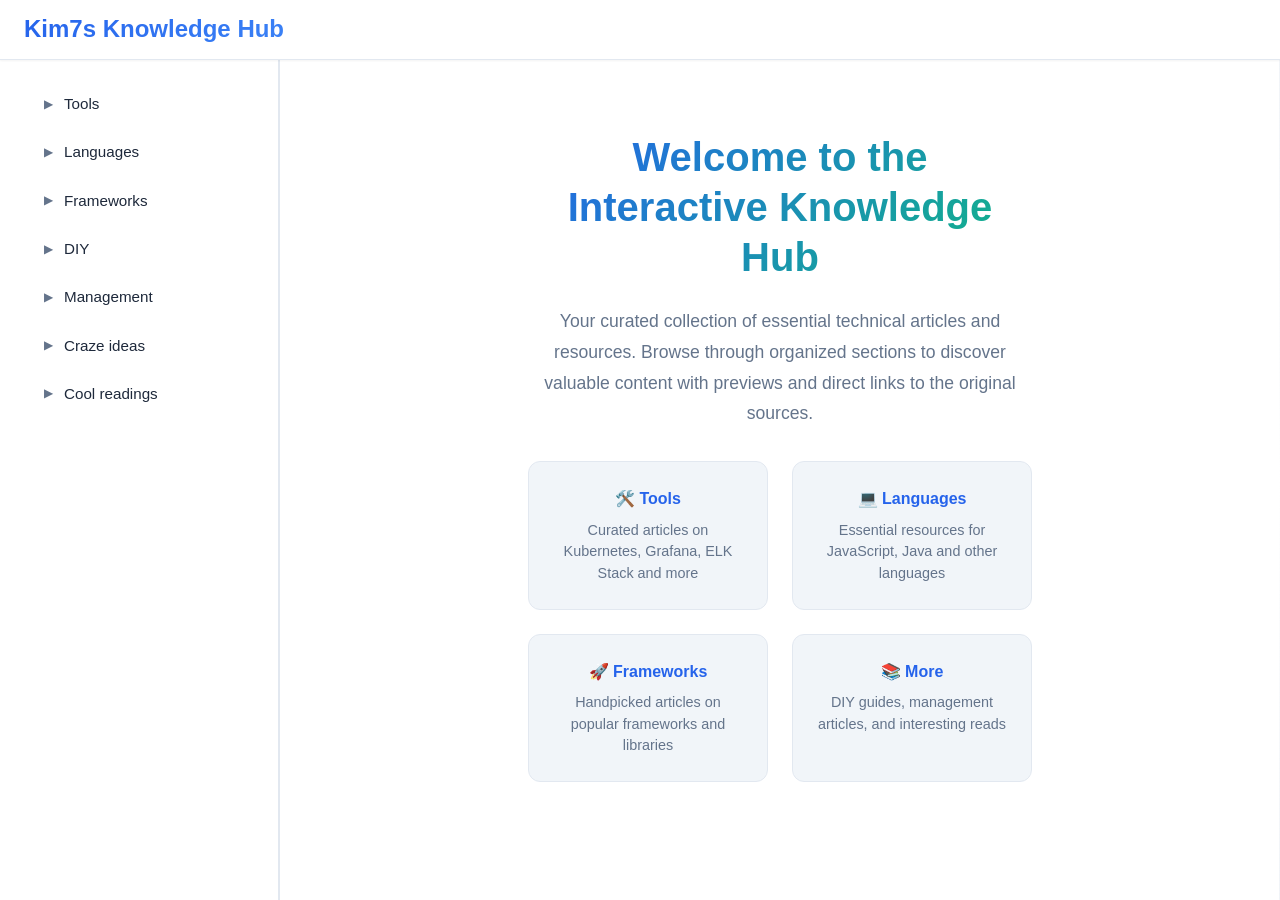
==== overlays/kimawesome/site/articles/site/index.html @ 3916e6cb "Deploy site" ====
<!DOCTYPE html>
<html lang="en">

<head>
    <meta charset="UTF-8">
    <meta name="viewport" content="width=device-width, initial-scale=1.0">
    <title>Kim7s Knowledge Hub</title>
    <link rel="stylesheet" href="styles.css">
</head>

<body>
    <!-- Mobile Overlay -->
    <div class="mobile-overlay" id="mobile-overlay"></div>

    <div class="app-container">
        <!-- Header -->
        <header class="header">
            <button class="mobile-menu-button" id="mobile-menu-button" aria-label="Toggle navigation menu">
                ☰
            </button>
            <h1>Kim7s Knowledge Hub</h1>
        </header>

        <!-- Sidebar Navigation -->
        <aside class="sidebar" id="sidebar">
            <nav class="navigation" role="navigation" aria-label="Knowledge Hub Navigation">
                <ul class="nav-tree">
                    <li class="nav-section">
                        <div class="nav-section-header" tabindex="0" role="button" aria-expanded="false"
                            aria-controls="tools-subsections">
                            <span class="nav-expand-icon">▶</span>
                            <span class="nav-section-title">Tools</span>
                        </div>
                        <ul class="nav-subsections" id="tools-subsections">
                            <li class="nav-subsection">
                                <a href="#" class="nav-subsection-link" data-section="tools"
                                    data-subsection="k8s">k8s</a>
                            </li>
                            <li class="nav-subsection">
                                <a href="#" class="nav-subsection-link" data-section="tools"
                                    data-subsection="grafana">grafana</a>
                            </li>
                            <li class="nav-subsection">
                                <a href="#" class="nav-subsection-link" data-section="tools"
                                    data-subsection="elk">elk</a>
                            </li>
                        </ul>
                    </li>

                    <li class="nav-section">
                        <div class="nav-section-header" tabindex="0" role="button" aria-expanded="false"
                            aria-controls="languages-subsections">
                            <span class="nav-expand-icon">▶</span>
                            <span class="nav-section-title">Languages</span>
                        </div>
                        <ul class="nav-subsections" id="languages-subsections">
                            <li class="nav-subsection">
                                <a href="#" class="nav-subsection-link" data-section="languages"
                                    data-subsection="js">JS</a>
                            </li>
                            <li class="nav-subsection">
                                <a href="#" class="nav-subsection-link" data-section="languages"
                                    data-subsection="java">java</a>
                            </li>
                        </ul>
                    </li>

                    <li class="nav-section">
                        <div class="nav-section-header" tabindex="0" role="button" aria-expanded="false"
                            aria-controls="frameworks-subsections">
                            <span class="nav-expand-icon">▶</span>
                            <span class="nav-section-title">Frameworks</span>
                        </div>
                        <ul class="nav-subsections" id="frameworks-subsections">
                            <!-- Subsections to be defined in later tasks -->
                        </ul>
                    </li>

                    <li class="nav-section">
                        <div class="nav-section-header" tabindex="0" role="button" aria-expanded="false"
                            aria-controls="diy-subsections">
                            <span class="nav-expand-icon">▶</span>
                            <span class="nav-section-title">DIY</span>
                        </div>
                        <ul class="nav-subsections" id="diy-subsections">
                            <!-- Subsections to be defined in later tasks -->
                        </ul>
                    </li>

                    <li class="nav-section">
                        <div class="nav-section-header" tabindex="0" role="button" aria-expanded="false"
                            aria-controls="management-subsections">
                            <span class="nav-expand-icon">▶</span>
                            <span class="nav-section-title">Management</span>
                        </div>
                        <ul class="nav-subsections" id="management-subsections">
                            <!-- Subsections to be defined in later tasks -->
                        </ul>
                    </li>

                    <li class="nav-section">
                        <div class="nav-section-header" tabindex="0" role="button" aria-expanded="false"
                            aria-controls="craze-ideas-subsections">
                            <span class="nav-expand-icon">▶</span>
                            <span class="nav-section-title">Craze ideas</span>
                        </div>
                        <ul class="nav-subsections" id="craze-ideas-subsections">
                            <!-- Subsections to be defined in later tasks -->
                        </ul>
                    </li>

                    <li class="nav-section">
                        <div class="nav-section-header" tabindex="0" role="button" aria-expanded="false"
                            aria-controls="cool-readings-subsections">
                            <span class="nav-expand-icon">▶</span>
                            <span class="nav-section-title">Cool readings</span>
                        </div>
                        <ul class="nav-subsections" id="cool-readings-subsections">
                            <!-- Subsections to be defined in later tasks -->
                        </ul>
                    </li>
                </ul>
            </nav>
        </aside>

        <!-- Main Content Area -->
        <main class="main-content" id="main-content">
            <!-- Dynamic content will be loaded here -->
            <div class="content-container" id="content-container">
                <div class="welcome-content">
                    <h2>Welcome to the Interactive Knowledge Hub</h2>
                    <p>Your curated collection of essential technical articles and resources. Browse through organized sections to discover valuable content with previews and direct links to the original sources.</p>
                    
                    <div class="welcome-features">
                        <div class="welcome-feature">
                            <h4>🛠️ Tools</h4>
                            <p>Curated articles on Kubernetes, Grafana, ELK Stack and more</p>
                        </div>
                        <div class="welcome-feature">
                            <h4>💻 Languages</h4>
                            <p>Essential resources for JavaScript, Java and other languages</p>
                        </div>
                        <div class="welcome-feature">
                            <h4>🚀 Frameworks</h4>
                            <p>Handpicked articles on popular frameworks and libraries</p>
                        </div>
                        <div class="welcome-feature">
                            <h4>📚 More</h4>
                            <p>DIY guides, management articles, and interesting reads</p>
                        </div>
                    </div>
                </div>
            </div>
        </main>
    </div>

    <script src="script.js"></script>
</body>

</html>
---- overlays/kimawesome/site/articles/site/styles.css ----
/* CSS Custom Properties for theming and consistent spacing */
:root {
    /* Enhanced Color Scheme with more depth */
    --primary-color: #2563eb;
    --primary-hover: #1d4ed8;
    --primary-light: #3b82f6;
    --secondary-color: #64748b;
    --secondary-hover: #475569;
    --background-light: #ffffff;
    --background-dark: #1e293b;
    --text-light: #1e293b;
    --text-dark: #f8fafc;
    --accent-color: #10b981;
    --accent-hover: #059669;
    --border-color: #e2e8f0;
    --border-hover: #cbd5e1;
    --hover-bg: #f1f5f9;
    --hover-bg-strong: #e2e8f0;
    --focus-ring: #3b82f6;
    --shadow-sm: 0 1px 2px 0 rgba(0, 0, 0, 0.05);
    --shadow-md: 0 4px 6px -1px rgba(0, 0, 0, 0.1), 0 2px 4px -1px rgba(0, 0, 0, 0.06);
    --shadow-lg: 0 10px 15px -3px rgba(0, 0, 0, 0.1), 0 4px 6px -2px rgba(0, 0, 0, 0.05);

    /* Spacing System (8px base unit) */
    --spacing-xs: 8px;
    --spacing-sm: 16px;
    --spacing-md: 24px;
    --spacing-lg: 32px;
    --spacing-xl: 40px;
    --spacing-2xl: 48px;

    /* Enhanced Typography with better hierarchy */
    --font-family: -apple-system, BlinkMacSystemFont, 'Segoe UI', 'Roboto', 'Oxygen', 'Ubuntu', 'Cantarell', sans-serif;
    --font-family-mono: 'SF Mono', 'Monaco', 'Inconsolata', 'Roboto Mono', 'Source Code Pro', monospace;
    --font-weight-normal: 400;
    --font-weight-medium: 500;
    --font-weight-semibold: 600;
    --font-weight-bold: 700;
    --line-height-tight: 1.25;
    --line-height-normal: 1.5;
    --line-height-relaxed: 1.75;

    /* Layout */
    --sidebar-width: 280px;
    --header-height: 60px;
    --border-radius: 6px;
    --border-radius-lg: 12px;

    /* Enhanced Animation System */
    --transition-fast: 150ms cubic-bezier(0.4, 0, 0.2, 1);
    --transition-normal: 250ms cubic-bezier(0.4, 0, 0.2, 1);
    --transition-slow: 350ms cubic-bezier(0.4, 0, 0.2, 1);
    --transition-bounce: 400ms cubic-bezier(0.68, -0.55, 0.265, 1.55);
    --ease-in-out: cubic-bezier(0.4, 0, 0.2, 1);
    --ease-out: cubic-bezier(0, 0, 0.2, 1);
    --ease-in: cubic-bezier(0.4, 0, 1, 1);
}

/* Reset and base styles */
* {
    margin: 0;
    padding: 0;
    box-sizing: border-box;
}

body {
    font-family: var(--font-family);
    background-color: var(--background-light);
    color: var(--text-light);
    line-height: 1.6;
    overflow-x: hidden;
}

/* Main layout container */
.app-container {
    display: grid;
    grid-template-areas:
        "header header"
        "sidebar main";
    grid-template-columns: var(--sidebar-width) 1fr;
    grid-template-rows: var(--header-height) 1fr;
    min-height: 100vh;
}

/* Enhanced Header with subtle animations */
.header {
    grid-area: header;
    background-color: var(--background-light);
    border-bottom: 1px solid var(--border-color);
    display: flex;
    align-items: center;
    padding: 0 var(--spacing-md);
    position: sticky;
    top: 0;
    z-index: 100;
    backdrop-filter: blur(8px);
    box-shadow: var(--shadow-sm);
    transition: box-shadow var(--transition-normal), border-color var(--transition-normal);
}

.header:hover {
    box-shadow: var(--shadow-md);
    border-bottom-color: var(--border-hover);
}

.header h1 {
    font-size: 1.5rem;
    font-weight: var(--font-weight-semibold);
    color: var(--primary-color);
    transition: color var(--transition-fast);
    background: linear-gradient(135deg, var(--primary-color) 0%, var(--primary-light) 100%);
    -webkit-background-clip: text;
    -webkit-text-fill-color: transparent;
    background-clip: text;
}

/* Enhanced Sidebar with subtle depth */
.sidebar {
    grid-area: sidebar;
    background-color: var(--background-light);
    border-right: 1px solid var(--border-color);
    padding: var(--spacing-md);
    overflow-y: auto;
    height: calc(100vh - var(--header-height));
    position: sticky;
    top: var(--header-height);
    box-shadow: inset -1px 0 0 var(--border-color);
    transition: border-color var(--transition-normal);
}

.sidebar:hover {
    border-right-color: var(--border-hover);
}

/* Navigation Tree Styles */
.nav-tree {
    list-style: none;
    margin: 0;
    padding: 0;
}

.nav-section {
    margin-bottom: var(--spacing-xs);
}

.nav-section-header {
    display: flex;
    align-items: center;
    padding: var(--spacing-xs) var(--spacing-sm);
    cursor: pointer;
    border-radius: var(--border-radius);
    transition: all var(--transition-normal);
    user-select: none;
    font-weight: var(--font-weight-medium);
    color: var(--text-light);
    position: relative;
    overflow: hidden;
}

.nav-section-header::before {
    content: '';
    position: absolute;
    top: 0;
    left: -100%;
    width: 100%;
    height: 100%;
    background: linear-gradient(90deg, transparent, rgba(255, 255, 255, 0.2), transparent);
    transition: left var(--transition-slow);
}

.nav-section-header:hover {
    background-color: var(--hover-bg);
    transform: translateX(2px);
    box-shadow: var(--shadow-sm);
}

.nav-section-header:hover::before {
    left: 100%;
}

.nav-section-header:focus {
    background-color: var(--hover-bg);
    outline: 2px solid var(--focus-ring);
    outline-offset: 2px;
}

.nav-section-header.active {
    background: linear-gradient(135deg, var(--primary-color) 0%, var(--primary-hover) 100%);
    color: white;
    box-shadow: var(--shadow-md);
    transform: translateX(4px);
}

.nav-section-header:active {
    transform: translateX(1px) scale(0.98);
}

.nav-expand-icon {
    width: 16px;
    height: 16px;
    margin-right: var(--spacing-xs);
    display: flex;
    align-items: center;
    justify-content: center;
    font-size: 12px;
    transition: all var(--transition-bounce);
    color: var(--secondary-color);
    border-radius: 50%;
    background-color: transparent;
}

.nav-expand-icon.expanded {
    transform: rotate(90deg) scale(1.1);
    color: var(--primary-color);
    background-color: rgba(37, 99, 235, 0.1);
}

.nav-section-header:hover .nav-expand-icon {
    color: var(--primary-color);
    transform: scale(1.1);
}

.nav-section-header:hover .nav-expand-icon.expanded {
    transform: rotate(90deg) scale(1.2);
}

.nav-section-title {
    flex: 1;
    font-size: 0.95rem;
}

.nav-subsections {
    list-style: none;
    margin: 0;
    padding: 0;
    margin-left: var(--spacing-md);
    border-left: 2px solid var(--border-color);
    max-height: 0;
    overflow: hidden;
    transition: all var(--transition-slow) var(--ease-out);
    opacity: 0;
    transform: translateY(-8px);
}

.nav-subsections.expanded {
    max-height: 500px;
    opacity: 1;
    transform: translateY(0);
    border-left-color: var(--primary-color);
    transition: all var(--transition-slow) var(--ease-out);
}

.nav-subsection {
    margin: 0;
}

.nav-subsection-link {
    display: block;
    padding: var(--spacing-xs) var(--spacing-sm);
    margin-left: var(--spacing-sm);
    color: var(--secondary-color);
    text-decoration: none;
    border-radius: var(--border-radius);
    transition: all var(--transition-normal);
    font-size: 0.9rem;
    position: relative;
    overflow: hidden;
}

.nav-subsection-link::before {
    content: '';
    position: absolute;
    top: 0;
    left: -100%;
    width: 100%;
    height: 100%;
    background: linear-gradient(90deg, transparent, rgba(16, 185, 129, 0.1), transparent);
    transition: left var(--transition-slow);
}

.nav-subsection-link:hover {
    background-color: var(--hover-bg);
    color: var(--text-light);
    transform: translateX(4px);
    box-shadow: var(--shadow-sm);
}

.nav-subsection-link:hover::before {
    left: 100%;
}

.nav-subsection-link:focus {
    background-color: var(--hover-bg);
    color: var(--text-light);
    outline: 2px solid var(--focus-ring);
    outline-offset: 2px;
}

.nav-subsection-link.active {
    background: linear-gradient(135deg, var(--accent-color) 0%, var(--accent-hover) 100%);
    color: white;
    font-weight: var(--font-weight-medium);
    transform: translateX(6px);
    box-shadow: var(--shadow-md);
}

.nav-subsection-link.active::after {
    content: '';
    position: absolute;
    left: -var(--spacing-sm);
    top: 50%;
    transform: translateY(-50%);
    width: 4px;
    height: 24px;
    background: linear-gradient(180deg, var(--accent-color) 0%, var(--accent-hover) 100%);
    border-radius: 2px;
    box-shadow: var(--shadow-sm);
}

.nav-subsection-link:active {
    transform: translateX(2px) scale(0.98);
}

/* Enhanced Main content area */
.main-content {
    grid-area: main;
    padding: var(--spacing-md);
    overflow-y: auto;
    height: calc(100vh - var(--header-height));
    background-color: var(--background-light);
    position: relative;
}

.main-content::before {
    content: '';
    position: fixed;
    top: var(--header-height);
    right: 0;
    width: 1px;
    height: calc(100vh - var(--header-height));
    background: linear-gradient(180deg, var(--border-color) 0%, transparent 50%, var(--border-color) 100%);
    opacity: 0.5;
    pointer-events: none;
}

/* Subtle scroll indicator */
.main-content::-webkit-scrollbar {
    width: 6px;
}

.main-content::-webkit-scrollbar-track {
    background: var(--hover-bg);
    border-radius: 3px;
}

.main-content::-webkit-scrollbar-thumb {
    background: linear-gradient(180deg, var(--primary-color), var(--accent-color));
    border-radius: 3px;
    transition: background var(--transition-normal);
}

.main-content::-webkit-scrollbar-thumb:hover {
    background: linear-gradient(180deg, var(--primary-hover), var(--accent-hover));
}

/* Enhanced Mobile Menu Button */
.mobile-menu-button {
    display: none;
    background: none;
    border: none;
    font-size: 1.5rem;
    color: var(--primary-color);
    cursor: pointer;
    padding: var(--spacing-xs);
    border-radius: var(--border-radius);
    transition: all var(--transition-normal);
    margin-right: var(--spacing-sm);
    position: relative;
    overflow: hidden;
}

.mobile-menu-button::before {
    content: '';
    position: absolute;
    top: 50%;
    left: 50%;
    width: 0;
    height: 0;
    background-color: var(--primary-color);
    border-radius: 50%;
    transition: all var(--transition-normal);
    transform: translate(-50%, -50%);
    opacity: 0.1;
}

.mobile-menu-button:hover {
    background-color: var(--hover-bg);
    transform: scale(1.05);
    box-shadow: var(--shadow-sm);
}

.mobile-menu-button:hover::before {
    width: 100%;
    height: 100%;
}

.mobile-menu-button:focus {
    outline: 2px solid var(--focus-ring);
    outline-offset: 2px;
}

.mobile-menu-button:active {
    transform: scale(0.95);
}

/* Mobile Overlay */
.mobile-overlay {
    display: none;
    position: fixed;
    top: 0;
    left: 0;
    width: 100%;
    height: 100%;
    background-color: rgba(0, 0, 0, 0.5);
    z-index: 150;
    opacity: 0;
    transition: opacity var(--transition-normal);
}

.mobile-overlay.active {
    opacity: 1;
}/
* Enhanced Responsive Design */

/* Large Desktop (1440px+) */
@media (min-width: 1440px) {
    :root {
        --sidebar-width: 320px;
        --spacing-2xl: 64px;
    }

    .main-content {
        padding: var(--spacing-lg);
        max-width: 1200px;
        margin: 0 auto;
    }

    .welcome-features {
        grid-template-columns: repeat(4, 1fr);
    }

    .content-section {
        max-width: 900px;
    }
}

/* Desktop (1024px - 1439px) */
@media (min-width: 1024px) and (max-width: 1439px) {
    .main-content {
        padding: var(--spacing-md);
    }

    .welcome-features {
        grid-template-columns: repeat(2, 1fr);
    }
}

/* Tablet Landscape (768px - 1023px) */
@media (min-width: 768px) and (max-width: 1023px) {
    :root {
        --sidebar-width: 260px;
    }

    .header h1 {
        font-size: 1.4rem;
    }

    .main-content {
        padding: var(--spacing-md);
    }

    .welcome-features {
        grid-template-columns: repeat(2, 1fr);
        gap: var(--spacing-sm);
    }

    .nav-section-header {
        padding: var(--spacing-sm);
    }

    .nav-subsection-link {
        padding: var(--spacing-sm);
        font-size: 0.95rem;
    }
}

/* Tablet Portrait and Mobile Landscape (481px - 767px) */
@media (max-width: 767px) {
    .mobile-menu-button {
        display: block;
    }

    .mobile-overlay {
        display: block;
    }

    .app-container {
        grid-template-areas:
            "header"
            "main";
        grid-template-columns: 1fr;
        grid-template-rows: var(--header-height) 1fr;
    }

    .sidebar {
        position: fixed;
        top: var(--header-height);
        left: -100%;
        width: min(var(--sidebar-width), 80vw);
        height: calc(100vh - var(--header-height));
        z-index: 200;
        transition: left var(--transition-normal);
        box-shadow: 2px 0 20px rgba(0, 0, 0, 0.15);
        background-color: var(--background-light);
    }

    .sidebar.open {
        left: 0;
    }

    .main-content {
        padding: var(--spacing-sm);
    }

    /* Touch-friendly navigation */
    .nav-section-header {
        padding: var(--spacing-md) var(--spacing-sm);
        min-height: 48px;
        display: flex;
        align-items: center;
        font-size: 1rem;
    }

    .nav-subsection-link {
        padding: var(--spacing-md) var(--spacing-sm);
        min-height: 44px;
        display: flex;
        align-items: center;
        font-size: 0.95rem;
        margin-left: var(--spacing-md);
    }

    .nav-expand-icon {
        width: 20px;
        height: 20px;
        font-size: 14px;
    }

    .welcome-features {
        grid-template-columns: 1fr;
        gap: var(--spacing-sm);
    }

    .welcome-feature {
        padding: var(--spacing-sm);
    }

    .content-section h2 {
        font-size: 1.75rem;
    }

    .content-section h3 {
        font-size: 1.25rem;
    }
}

/* Mobile Portrait (320px - 480px) */
@media (max-width: 480px) {
    :root {
        --spacing-xs: 6px;
        --spacing-sm: 12px;
        --spacing-md: 18px;
        --spacing-lg: 24px;
    }

    .header {
        padding: 0 var(--spacing-sm);
        min-height: var(--header-height);
    }

    .header h1 {
        font-size: 1.1rem;
        font-weight: 600;
    }

    .sidebar {
        width: min(280px, 85vw);
        padding: var(--spacing-sm);
    }

    .main-content {
        padding: var(--spacing-sm);
    }

    /* Extra touch-friendly for small screens */
    .nav-section-header {
        padding: var(--spacing-md);
        min-height: 52px;
        font-size: 1rem;
    }

    .nav-subsection-link {
        padding: var(--spacing-md);
        min-height: 48px;
        font-size: 0.9rem;
    }

    .nav-expand-icon {
        width: 24px;
        height: 24px;
        font-size: 16px;
        margin-right: var(--spacing-sm);
    }

    .welcome-content h2 {
        font-size: 1.75rem;
        margin-bottom: var(--spacing-sm);
    }

    .welcome-content p {
        font-size: 1rem;
        margin-bottom: var(--spacing-md);
    }

    .content-section h2 {
        font-size: 1.5rem;
        margin-bottom: var(--spacing-sm);
    }

    .content-section h3 {
        font-size: 1.1rem;
        margin: var(--spacing-md) 0 var(--spacing-xs) 0;
    }

    .article-link {
        padding: var(--spacing-sm);
        margin: var(--spacing-sm) 0;
    }

    .article-link h4 {
        font-size: 0.95rem;
        margin-bottom: var(--spacing-xs);
    }

    .article-link p {
        font-size: 0.85rem;
        line-height: 1.5;
    }
}

/* High DPI / Retina Display Optimizations */
@media (-webkit-min-device-pixel-ratio: 2), (min-resolution: 192dpi) {
    .nav-expand-icon {
        font-weight: 500;
    }
    
    .nav-section-header,
    .nav-subsection-link {
        -webkit-font-smoothing: antialiased;
        -moz-osx-font-smoothing: grayscale;
    }
}

/* Reduced Motion Preferences */
@media (prefers-reduced-motion: reduce) {
    * {
        animation-duration: 0.01ms !important;
        animation-iteration-count: 1 !important;
        transition-duration: 0.01ms !important;
    }
    
    .sidebar {
        transition: none;
    }
    
    .mobile-overlay {
        transition: none;
    }
    
    .content-container {
        transition: none;
    }
}

/* Dark Mode Support (if system preference) */
@media (prefers-color-scheme: dark) {
    :root {
        --background-light: #1e293b;
        --background-dark: #0f172a;
        --text-light: #f8fafc;
        --text-dark: #1e293b;
        --border-color: #334155;
        --hover-bg: #334155;
        --secondary-color: #94a3b8;
    }

    .mobile-overlay {
        background-color: rgba(0, 0, 0, 0.7);
    }

    .sidebar {
        box-shadow: 2px 0 20px rgba(0, 0, 0, 0.3);
    }
}

/* Utility classes for consistent spacing */
.mb-xs {
    margin-bottom: var(--spacing-xs);
}

.mb-sm {
    margin-bottom: var(--spacing-sm);
}

.mb-md {
    margin-bottom: var(--spacing-md);
}

.mb-lg {
    margin-bottom: var(--spacing-lg);
}

.mt-xs {
    margin-top: var(--spacing-xs);
}

.mt-sm {
    margin-top: var(--spacing-sm);
}

.mt-md {
    margin-top: var(--spacing-md);
}

.mt-lg {
    margin-top: var(--spacing-lg);
}

.p-xs {
    padding: var(--spacing-xs);
}

.p-sm {
    padding: var(--spacing-sm);
}

.p-md {
    padding: var(--spacing-md);
}

.p-lg {
    padding: var(--spacing-lg);
}

/* Enhanced Content area styles */
.article-link {
    background-color: var(--hover-bg);
    border: 1px solid var(--border-color);
    border-radius: var(--border-radius-lg);
    padding: var(--spacing-md);
    margin: var(--spacing-md) 0;
    transition: all var(--transition-normal);
    position: relative;
    overflow: hidden;
}

.article-link::before {
    content: '';
    position: absolute;
    top: 0;
    left: 0;
    right: 0;
    height: 3px;
    background: linear-gradient(90deg, var(--primary-color), var(--accent-color));
    transform: scaleX(0);
    transform-origin: left;
    transition: transform var(--transition-normal);
}

.article-link:hover {
    transform: translateY(-2px);
    box-shadow: var(--shadow-lg);
    border-color: var(--border-hover);
}

.article-link:hover::before {
    transform: scaleX(1);
}

.article-link h4 {
    margin-bottom: var(--spacing-sm);
    font-weight: var(--font-weight-semibold);
}

.article-link h4 a {
    color: var(--primary-color);
    text-decoration: none;
    font-weight: var(--font-weight-semibold);
    transition: all var(--transition-fast);
    background: linear-gradient(135deg, var(--primary-color) 0%, var(--accent-color) 100%);
    -webkit-background-clip: text;
    -webkit-text-fill-color: transparent;
    background-clip: text;
}

.article-link h4 a:hover {
    background: linear-gradient(135deg, var(--accent-color) 0%, var(--primary-light) 100%);
    -webkit-background-clip: text;
    -webkit-text-fill-color: transparent;
    background-clip: text;
}

.article-link p {
    color: var(--secondary-color);
    line-height: var(--line-height-relaxed);
    margin: 0;
    font-weight: var(--font-weight-normal);
}

/* Enhanced Focus styles for accessibility */
*:focus {
    outline: 2px solid var(--focus-ring);
    outline-offset: 2px;
    transition: outline-color var(--transition-fast);
}

*:focus:not(:focus-visible) {
    outline: none;
}

*:focus-visible {
    outline: 2px solid var(--focus-ring);
    outline-offset: 2px;
    box-shadow: 0 0 0 4px rgba(59, 130, 246, 0.1);
}

/* Smooth scrolling */
html {
    scroll-behavior: smooth;
}

/* Enhanced Dynamic Content Display Styles */
.content-container {
    opacity: 1;
    transform: translateY(0);
    transition: all var(--transition-slow) var(--ease-out);
}

.content-container.fade-out {
    opacity: 0;
    transform: translateY(-20px) scale(0.98);
}

.content-container.fade-in {
    opacity: 1;
    transform: translateY(0) scale(1);
    animation: slideInUp var(--transition-slow) var(--ease-out);
}

@keyframes slideInUp {
    from {
        opacity: 0;
        transform: translateY(30px) scale(0.95);
    }
    to {
        opacity: 1;
        transform: translateY(0) scale(1);
    }
}

.content-section {
    max-width: 800px;
    margin: 0 auto;
}

.content-section h2 {
    background: linear-gradient(135deg, var(--primary-color) 0%, var(--primary-light) 100%);
    -webkit-background-clip: text;
    -webkit-text-fill-color: transparent;
    background-clip: text;
    font-size: 2rem;
    font-weight: var(--font-weight-bold);
    margin-bottom: var(--spacing-md);
    border-bottom: 3px solid transparent;
    border-image: linear-gradient(90deg, var(--primary-color), var(--accent-color)) 1;
    padding-bottom: var(--spacing-sm);
    position: relative;
    line-height: var(--line-height-tight);
}

.content-section h2::after {
    content: '';
    position: absolute;
    bottom: -3px;
    left: 0;
    width: 60px;
    height: 3px;
    background: linear-gradient(90deg, var(--primary-color), var(--accent-color));
    border-radius: 2px;
    animation: expandWidth 0.8s var(--ease-out) 0.2s both;
}

@keyframes expandWidth {
    from { width: 0; }
    to { width: 60px; }
}

.content-section h3 {
    color: var(--text-light);
    font-size: 1.5rem;
    font-weight: var(--font-weight-semibold);
    margin: var(--spacing-lg) 0 var(--spacing-sm) 0;
    line-height: var(--line-height-tight);
    position: relative;
    padding-left: var(--spacing-sm);
}

.content-section h3::before {
    content: '';
    position: absolute;
    left: 0;
    top: 50%;
    transform: translateY(-50%);
    width: 4px;
    height: 20px;
    background: linear-gradient(180deg, var(--accent-color), var(--accent-hover));
    border-radius: 2px;
}

.content-section p {
    margin-bottom: var(--spacing-sm);
    line-height: var(--line-height-relaxed);
    color: var(--secondary-color);
    font-weight: var(--font-weight-normal);
}

.coming-soon-placeholder {
    text-align: center;
    padding: var(--spacing-2xl);
    background-color: var(--hover-bg);
    border-radius: var(--border-radius-lg);
    border: 2px dashed var(--border-color);
    margin: var(--spacing-md) 0;
    transition: all var(--transition-normal);
    position: relative;
    overflow: hidden;
}

.coming-soon-placeholder::before {
    content: '';
    position: absolute;
    top: 0;
    left: -100%;
    width: 100%;
    height: 100%;
    background: linear-gradient(90deg, transparent, rgba(37, 99, 235, 0.05), transparent);
    animation: shimmer 3s infinite;
}

@keyframes shimmer {
    0% { left: -100%; }
    100% { left: 100%; }
}

.coming-soon-placeholder:hover {
    border-color: var(--primary-color);
    transform: translateY(-2px);
    box-shadow: var(--shadow-md);
}

.coming-soon-placeholder h3 {
    color: var(--secondary-color);
    font-size: 1.25rem;
    margin-bottom: var(--spacing-sm);
    font-weight: var(--font-weight-semibold);
    position: relative;
    z-index: 1;
}

.coming-soon-placeholder p {
    color: var(--secondary-color);
    font-size: 0.95rem;
    opacity: 0.8;
    line-height: var(--line-height-normal);
    font-weight: var(--font-weight-normal);
    position: relative;
    z-index: 1;
}

.coming-soon-placeholder .icon {
    font-size: 3rem;
    background: linear-gradient(135deg, var(--primary-color), var(--accent-color));
    -webkit-background-clip: text;
    -webkit-text-fill-color: transparent;
    background-clip: text;
    margin-bottom: var(--spacing-sm);
    opacity: 0.8;
    position: relative;
    z-index: 1;
    animation: pulse 2s infinite;
}

@keyframes pulse {
    0%, 100% { opacity: 0.8; }
    50% { opacity: 1; }
}

.welcome-content {
    text-align: center;
    padding: var(--spacing-2xl);
    max-width: 600px;
    margin: 0 auto;
}

.welcome-content h2 {
    background: linear-gradient(135deg, var(--primary-color) 0%, var(--accent-color) 100%);
    -webkit-background-clip: text;
    -webkit-text-fill-color: transparent;
    background-clip: text;
    font-size: 2.5rem;
    font-weight: var(--font-weight-bold);
    margin-bottom: var(--spacing-md);
    border: none;
    padding: 0;
    line-height: var(--line-height-tight);
    animation: fadeInUp 0.8s var(--ease-out) 0.2s both;
}

.welcome-content p {
    font-size: 1.1rem;
    color: var(--secondary-color);
    line-height: var(--line-height-relaxed);
    margin-bottom: var(--spacing-lg);
    font-weight: var(--font-weight-normal);
    animation: fadeInUp 0.8s var(--ease-out) 0.4s both;
}

@keyframes fadeInUp {
    from {
        opacity: 0;
        transform: translateY(20px);
    }
    to {
        opacity: 1;
        transform: translateY(0);
    }
}

.welcome-features {
    display: grid;
    grid-template-columns: repeat(auto-fit, minmax(200px, 1fr));
    gap: var(--spacing-md);
    margin-top: var(--spacing-lg);
}

.welcome-feature {
    background-color: var(--hover-bg);
    padding: var(--spacing-md);
    border-radius: var(--border-radius-lg);
    border: 1px solid var(--border-color);
    transition: all var(--transition-normal);
    position: relative;
    overflow: hidden;
}

.welcome-feature::before {
    content: '';
    position: absolute;
    top: -50%;
    left: -50%;
    width: 200%;
    height: 200%;
    background: radial-gradient(circle, rgba(37, 99, 235, 0.05) 0%, transparent 70%);
    transform: scale(0);
    transition: transform var(--transition-slow);
}

.welcome-feature:hover {
    transform: translateY(-4px);
    box-shadow: var(--shadow-lg);
    border-color: var(--primary-color);
}

.welcome-feature:hover::before {
    transform: scale(1);
}

.welcome-feature h4 {
    color: var(--primary-color);
    font-size: 1rem;
    font-weight: var(--font-weight-semibold);
    margin-bottom: var(--spacing-xs);
    position: relative;
    z-index: 1;
}

.welcome-feature p {
    font-size: 0.9rem;
    color: var(--secondary-color);
    margin: 0;
    line-height: var(--line-height-normal);
    font-weight: var(--font-weight-normal);
    position: relative;
    z-index: 1;
}

/* Staggered animation for welcome features */
.welcome-feature:nth-child(1) { animation: fadeInUp 0.8s var(--ease-out) 0.6s both; }
.welcome-feature:nth-child(2) { animation: fadeInUp 0.8s var(--ease-out) 0.7s both; }
.welcome-feature:nth-child(3) { animation: fadeInUp 0.8s var(--ease-out) 0.8s both; }
.welcome-feature:nth-child(4) { animation: fadeInUp 0.8s var(--ease-out) 0.9s both; }
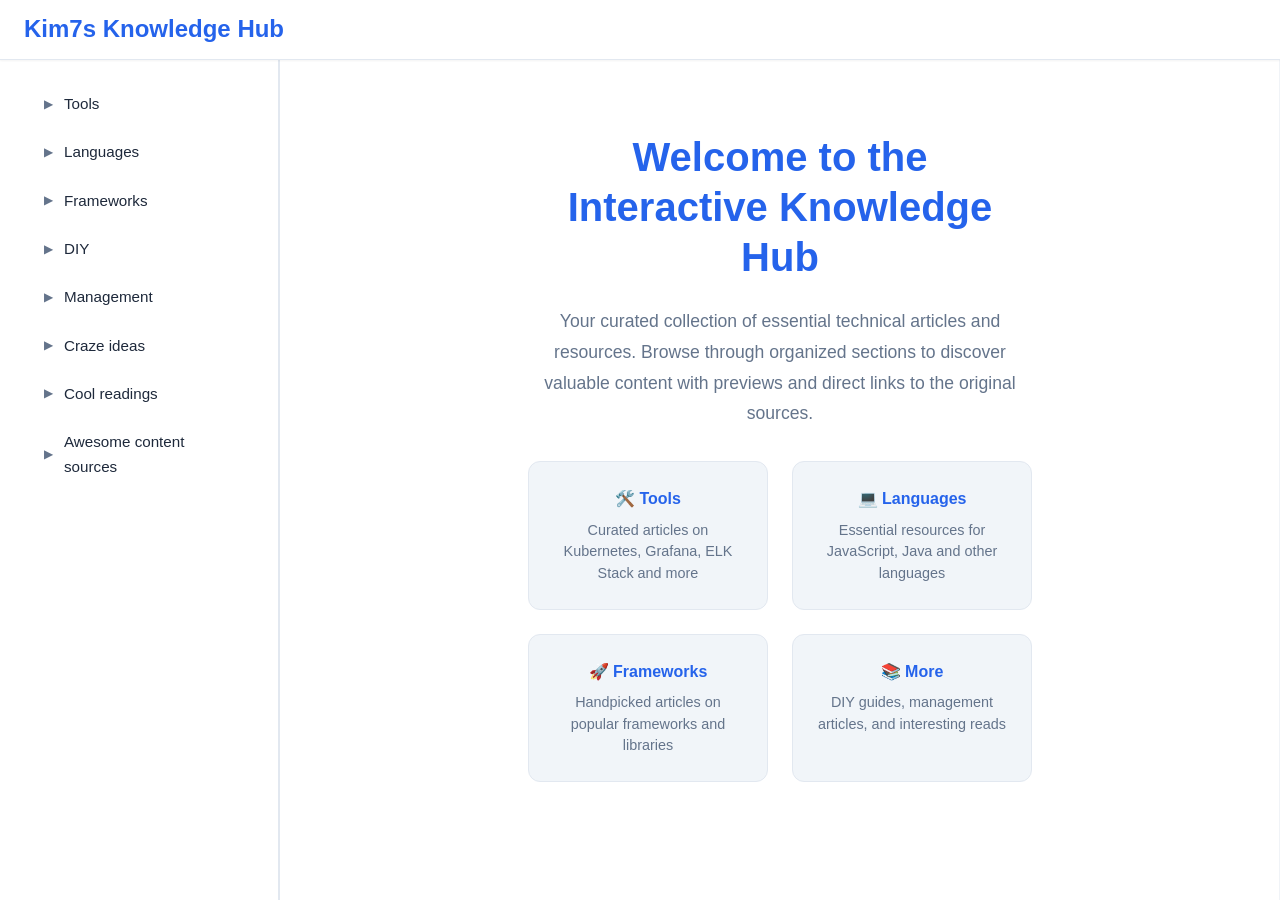
==== commit 55fa333c: "Deploy site" ====
--- a/overlays/kimawesome/site/articles/site/index.html
+++ b/overlays/kimawesome/site/articles/site/index.html
@@ -33,15 +33,15 @@
                         </div>
                         <ul class="nav-subsections" id="tools-subsections">
                             <li class="nav-subsection">
-                                <a href="#" class="nav-subsection-link" data-section="tools"
+                                <a href="#" class="nav-subsection-link" data-section="Tools"
                                     data-subsection="k8s">k8s</a>
                             </li>
                             <li class="nav-subsection">
-                                <a href="#" class="nav-subsection-link" data-section="tools"
+                                <a href="#" class="nav-subsection-link" data-section="Tools"
                                     data-subsection="grafana">grafana</a>
                             </li>
                             <li class="nav-subsection">
-                                <a href="#" class="nav-subsection-link" data-section="tools"
+                                <a href="#" class="nav-subsection-link" data-section="Tools"
                                     data-subsection="elk">elk</a>
                             </li>
                         </ul>
@@ -55,11 +55,11 @@
                         </div>
                         <ul class="nav-subsections" id="languages-subsections">
                             <li class="nav-subsection">
-                                <a href="#" class="nav-subsection-link" data-section="languages"
+                                <a href="#" class="nav-subsection-link" data-section="Languages"
                                     data-subsection="js">JS</a>
                             </li>
                             <li class="nav-subsection">
-                                <a href="#" class="nav-subsection-link" data-section="languages"
+                                <a href="#" class="nav-subsection-link" data-section="Languages"
                                     data-subsection="java">java</a>
                             </li>
                         </ul>
@@ -119,6 +119,20 @@
                             <!-- Subsections to be defined in later tasks -->
                         </ul>
                     </li>
+
+                    <li class="nav-section">
+                        <div class="nav-section-header" tabindex="0" role="button" aria-expanded="false"
+                            aria-controls="awesome-content-sources-subsections">
+                            <span class="nav-expand-icon">▶</span>
+                            <span class="nav-section-title">Awesome content sources</span>
+                        </div>
+                        <ul class="nav-subsections" id="awesome-content-sources-subsections">
+                            <li class="nav-subsection">
+                                <a href="#" class="nav-subsection-link" data-section="Awesome content sources"
+                                    data-subsection="tech">Tech</a>
+                            </li>
+                        </ul>
+                    </li>
                 </ul>
             </nav>
         </aside>
@@ -129,8 +143,10 @@
             <div class="content-container" id="content-container">
                 <div class="welcome-content">
                     <h2>Welcome to the Interactive Knowledge Hub</h2>
-                    <p>Your curated collection of essential technical articles and resources. Browse through organized sections to discover valuable content with previews and direct links to the original sources.</p>
-                    
+                    <p>Your curated collection of essential technical articles and resources. Browse through organized
+                        sections to discover valuable content with previews and direct links to the original sources.
+                    </p>
+
                     <div class="welcome-features">
                         <div class="welcome-feature">
                             <h4>🛠️ Tools</h4>
--- a/overlays/kimawesome/site/articles/site/styles.css
+++ b/overlays/kimawesome/site/articles/site/styles.css
@@ -108,10 +108,6 @@
     font-weight: var(--font-weight-semibold);
     color: var(--primary-color);
     transition: color var(--transition-fast);
-    background: linear-gradient(135deg, var(--primary-color) 0%, var(--primary-light) 100%);
-    -webkit-background-clip: text;
-    -webkit-text-fill-color: transparent;
-    background-clip: text;
 }
 
 /* Enhanced Sidebar with subtle depth */
@@ -157,25 +153,8 @@
     overflow: hidden;
 }
 
-.nav-section-header::before {
-    content: '';
-    position: absolute;
-    top: 0;
-    left: -100%;
-    width: 100%;
-    height: 100%;
-    background: linear-gradient(90deg, transparent, rgba(255, 255, 255, 0.2), transparent);
-    transition: left var(--transition-slow);
-}
-
 .nav-section-header:hover {
     background-color: var(--hover-bg);
-    transform: translateX(2px);
-    box-shadow: var(--shadow-sm);
-}
-
-.nav-section-header:hover::before {
-    left: 100%;
 }
 
 .nav-section-header:focus {
@@ -185,14 +164,8 @@
 }
 
 .nav-section-header.active {
-    background: linear-gradient(135deg, var(--primary-color) 0%, var(--primary-hover) 100%);
+    background-color: var(--primary-color);
     color: white;
-    box-shadow: var(--shadow-md);
-    transform: translateX(4px);
-}
-
-.nav-section-header:active {
-    transform: translateX(1px) scale(0.98);
 }
 
 .nav-expand-icon {
@@ -203,25 +176,11 @@
     align-items: center;
     justify-content: center;
     font-size: 12px;
-    transition: all var(--transition-bounce);
     color: var(--secondary-color);
-    border-radius: 50%;
-    background-color: transparent;
 }
 
 .nav-expand-icon.expanded {
-    transform: rotate(90deg) scale(1.1);
     color: var(--primary-color);
-    background-color: rgba(37, 99, 235, 0.1);
-}
-
-.nav-section-header:hover .nav-expand-icon {
-    color: var(--primary-color);
-    transform: scale(1.1);
-}
-
-.nav-section-header:hover .nav-expand-icon.expanded {
-    transform: rotate(90deg) scale(1.2);
 }
 
 .nav-section-title {
@@ -235,19 +194,12 @@
     padding: 0;
     margin-left: var(--spacing-md);
     border-left: 2px solid var(--border-color);
-    max-height: 0;
-    overflow: hidden;
-    transition: all var(--transition-slow) var(--ease-out);
-    opacity: 0;
-    transform: translateY(-8px);
+    display: none;
 }
 
 .nav-subsections.expanded {
-    max-height: 500px;
-    opacity: 1;
-    transform: translateY(0);
+    display: block;
     border-left-color: var(--primary-color);
-    transition: all var(--transition-slow) var(--ease-out);
 }
 
 .nav-subsection {
@@ -267,26 +219,9 @@
     overflow: hidden;
 }
 
-.nav-subsection-link::before {
-    content: '';
-    position: absolute;
-    top: 0;
-    left: -100%;
-    width: 100%;
-    height: 100%;
-    background: linear-gradient(90deg, transparent, rgba(16, 185, 129, 0.1), transparent);
-    transition: left var(--transition-slow);
-}
-
 .nav-subsection-link:hover {
     background-color: var(--hover-bg);
     color: var(--text-light);
-    transform: translateX(4px);
-    box-shadow: var(--shadow-sm);
-}
-
-.nav-subsection-link:hover::before {
-    left: 100%;
 }
 
 .nav-subsection-link:focus {
@@ -297,28 +232,9 @@
 }
 
 .nav-subsection-link.active {
-    background: linear-gradient(135deg, var(--accent-color) 0%, var(--accent-hover) 100%);
+    background-color: var(--accent-color);
     color: white;
     font-weight: var(--font-weight-medium);
-    transform: translateX(6px);
-    box-shadow: var(--shadow-md);
-}
-
-.nav-subsection-link.active::after {
-    content: '';
-    position: absolute;
-    left: -var(--spacing-sm);
-    top: 50%;
-    transform: translateY(-50%);
-    width: 4px;
-    height: 24px;
-    background: linear-gradient(180deg, var(--accent-color) 0%, var(--accent-hover) 100%);
-    border-radius: 2px;
-    box-shadow: var(--shadow-sm);
-}
-
-.nav-subsection-link:active {
-    transform: translateX(2px) scale(0.98);
 }
 
 /* Enhanced Main content area */
@@ -338,7 +254,7 @@
     right: 0;
     width: 1px;
     height: calc(100vh - var(--header-height));
-    background: linear-gradient(180deg, var(--border-color) 0%, transparent 50%, var(--border-color) 100%);
+    background: var(--border-color);
     opacity: 0.5;
     pointer-events: none;
 }
@@ -354,13 +270,13 @@
 }
 
 .main-content::-webkit-scrollbar-thumb {
-    background: linear-gradient(180deg, var(--primary-color), var(--accent-color));
+    background: var(--primary-color);
     border-radius: 3px;
     transition: background var(--transition-normal);
 }
 
 .main-content::-webkit-scrollbar-thumb:hover {
-    background: linear-gradient(180deg, var(--primary-hover), var(--accent-hover));
+    background: var(--primary-hover);
 }
 
 /* Enhanced Mobile Menu Button */
@@ -379,38 +295,13 @@
     overflow: hidden;
 }
 
-.mobile-menu-button::before {
-    content: '';
-    position: absolute;
-    top: 50%;
-    left: 50%;
-    width: 0;
-    height: 0;
-    background-color: var(--primary-color);
-    border-radius: 50%;
-    transition: all var(--transition-normal);
-    transform: translate(-50%, -50%);
-    opacity: 0.1;
-}
-
 .mobile-menu-button:hover {
     background-color: var(--hover-bg);
-    transform: scale(1.05);
-    box-shadow: var(--shadow-sm);
-}
-
-.mobile-menu-button:hover::before {
-    width: 100%;
-    height: 100%;
 }
 
 .mobile-menu-button:focus {
     outline: 2px solid var(--focus-ring);
     outline-offset: 2px;
-}
-
-.mobile-menu-button:active {
-    transform: scale(0.95);
 }
 
 /* Mobile Overlay */
@@ -429,8 +320,9 @@
 
 .mobile-overlay.active {
     opacity: 1;
-}/
-* Enhanced Responsive Design */
+}
+
+/* Enhanced Responsive Design */
 
 /* Large Desktop (1440px+) */
 @media (min-width: 1440px) {
@@ -774,27 +666,9 @@
     overflow: hidden;
 }
 
-.article-link::before {
-    content: '';
-    position: absolute;
-    top: 0;
-    left: 0;
-    right: 0;
-    height: 3px;
-    background: linear-gradient(90deg, var(--primary-color), var(--accent-color));
-    transform: scaleX(0);
-    transform-origin: left;
-    transition: transform var(--transition-normal);
-}
-
 .article-link:hover {
-    transform: translateY(-2px);
     box-shadow: var(--shadow-lg);
     border-color: var(--border-hover);
-}
-
-.article-link:hover::before {
-    transform: scaleX(1);
 }
 
 .article-link h4 {
@@ -807,17 +681,10 @@
     text-decoration: none;
     font-weight: var(--font-weight-semibold);
     transition: all var(--transition-fast);
-    background: linear-gradient(135deg, var(--primary-color) 0%, var(--accent-color) 100%);
-    -webkit-background-clip: text;
-    -webkit-text-fill-color: transparent;
-    background-clip: text;
 }
 
 .article-link h4 a:hover {
-    background: linear-gradient(135deg, var(--accent-color) 0%, var(--primary-light) 100%);
-    -webkit-background-clip: text;
-    -webkit-text-fill-color: transparent;
-    background-clip: text;
+    color: var(--accent-color);
 }
 
 .article-link p {
@@ -849,33 +716,18 @@
     scroll-behavior: smooth;
 }
 
-/* Enhanced Dynamic Content Display Styles */
+/* Simplified Dynamic Content Display Styles */
 .content-container {
     opacity: 1;
-    transform: translateY(0);
-    transition: all var(--transition-slow) var(--ease-out);
+    transition: opacity var(--transition-normal);
 }
 
 .content-container.fade-out {
     opacity: 0;
-    transform: translateY(-20px) scale(0.98);
 }
 
 .content-container.fade-in {
     opacity: 1;
-    transform: translateY(0) scale(1);
-    animation: slideInUp var(--transition-slow) var(--ease-out);
-}
-
-@keyframes slideInUp {
-    from {
-        opacity: 0;
-        transform: translateY(30px) scale(0.95);
-    }
-    to {
-        opacity: 1;
-        transform: translateY(0) scale(1);
-    }
 }
 
 .content-section {
@@ -884,15 +736,11 @@
 }
 
 .content-section h2 {
-    background: linear-gradient(135deg, var(--primary-color) 0%, var(--primary-light) 100%);
-    -webkit-background-clip: text;
-    -webkit-text-fill-color: transparent;
-    background-clip: text;
+    color: var(--primary-color);
     font-size: 2rem;
     font-weight: var(--font-weight-bold);
     margin-bottom: var(--spacing-md);
-    border-bottom: 3px solid transparent;
-    border-image: linear-gradient(90deg, var(--primary-color), var(--accent-color)) 1;
+    border-bottom: 3px solid var(--primary-color);
     padding-bottom: var(--spacing-sm);
     position: relative;
     line-height: var(--line-height-tight);
@@ -905,14 +753,8 @@
     left: 0;
     width: 60px;
     height: 3px;
-    background: linear-gradient(90deg, var(--primary-color), var(--accent-color));
+    background: var(--primary-color);
     border-radius: 2px;
-    animation: expandWidth 0.8s var(--ease-out) 0.2s both;
-}
-
-@keyframes expandWidth {
-    from { width: 0; }
-    to { width: 60px; }
 }
 
 .content-section h3 {
@@ -933,7 +775,7 @@
     transform: translateY(-50%);
     width: 4px;
     height: 20px;
-    background: linear-gradient(180deg, var(--accent-color), var(--accent-hover));
+    background: var(--accent-color);
     border-radius: 2px;
 }
 
@@ -956,25 +798,8 @@
     overflow: hidden;
 }
 
-.coming-soon-placeholder::before {
-    content: '';
-    position: absolute;
-    top: 0;
-    left: -100%;
-    width: 100%;
-    height: 100%;
-    background: linear-gradient(90deg, transparent, rgba(37, 99, 235, 0.05), transparent);
-    animation: shimmer 3s infinite;
-}
-
-@keyframes shimmer {
-    0% { left: -100%; }
-    100% { left: 100%; }
-}
-
 .coming-soon-placeholder:hover {
     border-color: var(--primary-color);
-    transform: translateY(-2px);
     box-shadow: var(--shadow-md);
 }
 
@@ -999,20 +824,9 @@
 
 .coming-soon-placeholder .icon {
     font-size: 3rem;
-    background: linear-gradient(135deg, var(--primary-color), var(--accent-color));
-    -webkit-background-clip: text;
-    -webkit-text-fill-color: transparent;
-    background-clip: text;
+    color: var(--primary-color);
     margin-bottom: var(--spacing-sm);
     opacity: 0.8;
-    position: relative;
-    z-index: 1;
-    animation: pulse 2s infinite;
-}
-
-@keyframes pulse {
-    0%, 100% { opacity: 0.8; }
-    50% { opacity: 1; }
 }
 
 .welcome-content {
@@ -1023,17 +837,13 @@
 }
 
 .welcome-content h2 {
-    background: linear-gradient(135deg, var(--primary-color) 0%, var(--accent-color) 100%);
-    -webkit-background-clip: text;
-    -webkit-text-fill-color: transparent;
-    background-clip: text;
+    color: var(--primary-color);
     font-size: 2.5rem;
     font-weight: var(--font-weight-bold);
     margin-bottom: var(--spacing-md);
     border: none;
     padding: 0;
     line-height: var(--line-height-tight);
-    animation: fadeInUp 0.8s var(--ease-out) 0.2s both;
 }
 
 .welcome-content p {
@@ -1042,19 +852,9 @@
     line-height: var(--line-height-relaxed);
     margin-bottom: var(--spacing-lg);
     font-weight: var(--font-weight-normal);
-    animation: fadeInUp 0.8s var(--ease-out) 0.4s both;
-}
-
-@keyframes fadeInUp {
-    from {
-        opacity: 0;
-        transform: translateY(20px);
-    }
-    to {
-        opacity: 1;
-        transform: translateY(0);
-    }
-}
+}
+
+
 
 .welcome-features {
     display: grid;
@@ -1073,26 +873,9 @@
     overflow: hidden;
 }
 
-.welcome-feature::before {
-    content: '';
-    position: absolute;
-    top: -50%;
-    left: -50%;
-    width: 200%;
-    height: 200%;
-    background: radial-gradient(circle, rgba(37, 99, 235, 0.05) 0%, transparent 70%);
-    transform: scale(0);
-    transition: transform var(--transition-slow);
-}
-
 .welcome-feature:hover {
-    transform: translateY(-4px);
     box-shadow: var(--shadow-lg);
     border-color: var(--primary-color);
-}
-
-.welcome-feature:hover::before {
-    transform: scale(1);
 }
 
 .welcome-feature h4 {
@@ -1114,8 +897,3 @@
     z-index: 1;
 }
 
-/* Staggered animation for welcome features */
-.welcome-feature:nth-child(1) { animation: fadeInUp 0.8s var(--ease-out) 0.6s both; }
-.welcome-feature:nth-child(2) { animation: fadeInUp 0.8s var(--ease-out) 0.7s both; }
-.welcome-feature:nth-child(3) { animation: fadeInUp 0.8s var(--ease-out) 0.8s both; }
-.welcome-feature:nth-child(4) { animation: fadeInUp 0.8s var(--ease-out) 0.9s both; }
